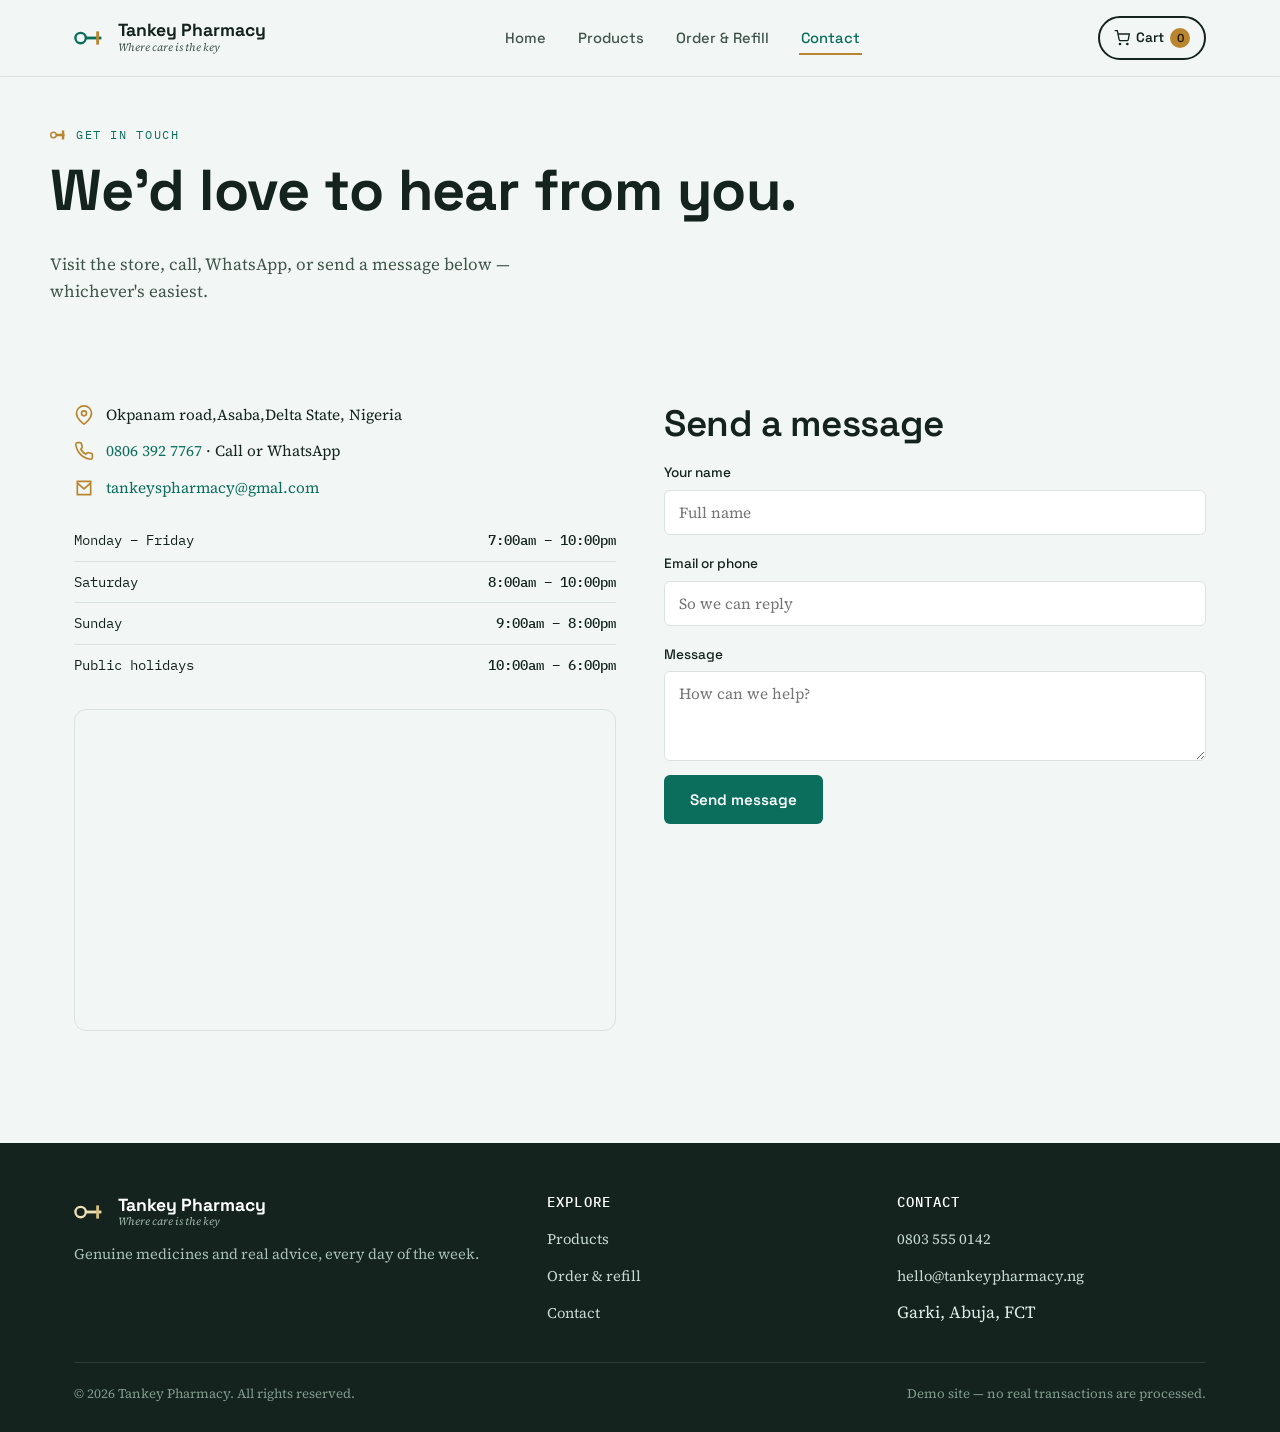
==== contact.html @ 2d7c92e0 "Add files via upload" ====
<!DOCTYPE html>
<html lang="en">
<head>
<meta charset="UTF-8">
<meta name="viewport" content="width=device-width, initial-scale=1.0">
<title>Contact — Tankey Pharmacy</title>
<meta name="description" content="Visit or contact Tankey Pharmacy in Asaba, Delta. Opening hours, phone, WhatsApp and a direct message form.">
<link rel="stylesheet" href="style.css">
</head>
<body>

<header class="site-header">
  <nav class="nav wrap">
    <a href="index.html" class="brand">
      <svg class="brand-mark" viewBox="0 0 72 64" fill="none" xmlns="http://www.w3.org/2000/svg" aria-hidden="true">
        <circle cx="14" cy="32" r="11" stroke="currentColor" stroke-width="5"/>
        <rect x="24" y="29" width="34" height="6" fill="currentColor"/>
        <rect x="47" y="18" width="6" height="28" fill="#B9862F"/>
      </svg>
      <span class="brand-text">Tankey Pharmacy<small>Where care is the key</small></span>
    </a>
    <ul class="nav-links">
      <li><a href="index.html">Home</a></li>
      <li><a href="products.html">Products</a></li>
      <li><a href="order.html">Order &amp; Refill</a></li>
      <li><a href="contact.html" class="active">Contact</a></li>
    </ul>
    <div class="nav-cta">
      <a href="order.html" class="cart-pill" aria-label="View cart">
        <svg width="16" height="16" viewBox="0 0 24 24" fill="none" stroke="currentColor" stroke-width="2"><circle cx="9" cy="21" r="1"/><circle cx="20" cy="21" r="1"/><path d="M1 1h4l2.68 13.39a2 2 0 0 0 2 1.61h9.72a2 2 0 0 0 2-1.61L23 6H6"/></svg>
        <span class="btn-label">Cart</span>
        <span class="count" data-cart-count>0</span>
      </a>
      <button class="nav-toggle" aria-label="Toggle navigation" aria-expanded="false">
        <svg viewBox="0 0 24 24" fill="none" stroke="currentColor" stroke-width="2"><path d="M3 6h18M3 12h18M3 18h18"/></svg>
      </button>
    </div>
  </nav>
</header>

<main>
  <div class="page-header wrap">
    <span class="eyebrow">
      <svg class="key-mark" viewBox="0 0 72 64" fill="none"><circle cx="14" cy="32" r="11" stroke="currentColor" stroke-width="6"/><rect x="24" y="27" width="34" height="10" fill="currentColor"/><rect x="47" y="14" width="10" height="36" fill="currentColor"/></svg>
      Get in touch
    </span>
    <h1>We'd love to hear from you.</h1>
    <p class="lede">Visit the store, call, WhatsApp, or send a message below — whichever's easiest.</p>
  </div>

  <section>
    <div class="wrap contact-grid">
      <div>
        <ul class="info-list">
          <li>
            <svg viewBox="0 0 24 24" fill="none" stroke="currentColor" stroke-width="2"><path d="M21 10c0 7-9 13-9 13s-9-6-9-13a9 9 0 0118 0z"/><circle cx="12" cy="10" r="3"/></svg>
            <span> Okpanam road,Asaba,Delta State, Nigeria</span>
          </li>
          <li>
            <svg viewBox="0 0 24 24" fill="none" stroke="currentColor" stroke-width="2"><path d="M22 16.92v3a2 2 0 01-2.18 2 19.79 19.79 0 01-8.63-3.07 19.5 19.5 0 01-6-6 19.79 19.79 0 01-3.07-8.67A2 2 0 014.11 2h3a2 2 0 012 1.72c.12.9.34 1.79.66 2.64a2 2 0 01-.45 2.11L8.09 9.91a16 16 0 006 6l1.44-1.44a2 2 0 012.11-.45c.85.32 1.74.54 2.64.66A2 2 0 0122 16.92z"/></svg>
            <span><a href="tel:+2348063927767">0806 392 7767</a> · Call or WhatsApp</span>
          </li>
          <li>
            <svg viewBox="0 0 24 24" fill="none" stroke="currentColor" stroke-width="2"><path d="M4 4h16v16H4z"/><path d="M4 6l8 7 8-7"/></svg>
            <span><a href="mailto:tankeyspharmacy@gmal.com">tankeyspharmacy@gmal.com</a></span>
          </li>
        </ul>

        <table class="hours-table" aria-label="Opening hours" style="margin-bottom:24px;">
          <tr><td>Monday – Friday</td><td>7:00am – 10:00pm</td></tr>
          <tr><td>Saturday</td><td>8:00am – 10:00pm</td></tr>
          <tr><td>Sunday</td><td>9:00am – 8:00pm</td></tr>
          <tr><td>Public holidays</td><td>10:00am – 6:00pm</td></tr>
        </table>

        <div class="map-frame">
          <iframe title="Map showing Asaba, Delta" loading="lazy"
            src="https://www.openstreetmap.org/export/embed.html?bbox=7.470%2C9.010%2C7.510%2C9.045&layer=mapnik&marker=9.0285%2C7.4895">
          </iframe>
        </div>
      </div>

      <div>
        <h2 class="mt-0">Send a message</h2>
        <form id="contact-form">
          <div class="form-grid">
            <div class="field full">
              <label for="c-name">Your name</label>
              <input type="text" id="c-name" name="name" required placeholder="Full name">
            </div>
            <div class="field full">
              <label for="c-email">Email or phone</label>
              <input type="text" id="c-email" name="email" required placeholder="So we can reply">
            </div>
            <div class="field full">
              <label for="c-message">Message</label>
              <textarea id="c-message" name="message" required placeholder="How can we help?"></textarea>
            </div>
          </div>
          <button type="submit" class="btn btn-primary" style="margin-top:14px;">Send message</button>
        </form>
        <div class="confirm-panel" id="contact-confirm" style="margin-top:20px;">
          <h3>Message sent 🎉</h3>
          <p>We'll get back to you as soon as we can.</p>
        </div>
      </div>
    </div>
  </section>
</main>

<footer class="site-footer">
  <div class="wrap">
    <div class="footer-grid">
      <div>
        <a href="index.html" class="brand" style="margin-bottom:14px;">
          <svg class="brand-mark" viewBox="0 0 72 64" fill="none"><circle cx="14" cy="32" r="11" stroke="currentColor" stroke-width="5"/><rect x="24" y="29" width="34" height="6" fill="currentColor"/><rect x="47" y="18" width="6" height="28" fill="#D9BE7D"/></svg>
          <span class="brand-text">Tankey Pharmacy<small>Where care is the key</small></span>
        </a>
        <p>Genuine medicines and real advice, every day of the week.</p>
      </div>
      <div class="footer-col">
        <h4>Explore</h4>
        <ul>
          <li><a href="products.html">Products</a></li>
          <li><a href="order.html">Order &amp; refill</a></li>
          <li><a href="contact.html">Contact</a></li>
        </ul>
      </div>
      <div class="footer-col">
        <h4>Contact</h4>
        <ul>
          <li><a href="tel:+2348035550142">0803 555 0142</a></li>
          <li><a href="mailto:hello@tankeypharmacy.ng">hello@tankeypharmacy.ng</a></li>
          <li>Garki, Abuja, FCT</li>
        </ul>
      </div>
    </div>
    <div class="footer-bottom">
      <span>© 2026 Tankey Pharmacy. All rights reserved.</span>
      <span>Demo site — no real transactions are processed.</span>
    </div>
  </div>
</footer>

<script src="products-data.js"></script>
<script src="script.js"></script>
</body>
</html>
---- style.css ----
/* ============================================
   TANKEY PHARMACY — design tokens
   Palette: clinical mint-white + deep teal (care) + brass gold (the "key")
   Type: Space Grotesk (display/utility) + Source Serif 4 (body warmth)
   Signature: the key-cross mark — a key whose bit reads as a medical cross
   ============================================ */

@import url('https://fonts.googleapis.com/css2?family=Space+Grotesk:wght@500;600;700&family=Source+Serif+4:ital,opsz,wght@0,8..60,400;0,8..60,500;1,8..60,400&family=IBM+Plex+Mono:wght@500&display=swap');

:root{
  --bg: #F2F6F4;
  --surface: #FFFFFF;
  --surface-tint: #E7F0EB;
  --ink: #14231D;
  --ink-soft: #40564C;
  --primary: #0B6E5C;
  --primary-dark: #084F42;
  --accent: #B9862F;
  --accent-light: #EFDFB8;
  --line: #DAE3DE;
  --rx: #A8472B;

  --font-display: 'Space Grotesk', sans-serif;
  --font-body: 'Source Serif 4', serif;
  --font-mono: 'IBM Plex Mono', monospace;

  --radius-sm: 6px;
  --radius-md: 12px;
  --radius-lg: 20px;
  --shadow-card: 0 2px 14px rgba(20, 35, 29, 0.06);
  --shadow-pop: 0 12px 32px rgba(20, 35, 29, 0.14);
  --max-width: 1180px;
}

*, *::before, *::after{ box-sizing: border-box; }
html{ scroll-behavior: smooth; }
body{
  margin: 0;
  background: var(--bg);
  color: var(--ink);
  font-family: var(--font-body);
  font-size: 17px;
  line-height: 1.6;
  -webkit-font-smoothing: antialiased;
}
h1,h2,h3,h4{
  font-family: var(--font-display);
  color: var(--ink);
  line-height: 1.12;
  margin: 0 0 0.5em;
  letter-spacing: -0.01em;
}
h1{ font-size: clamp(2.4rem, 5vw, 3.6rem); font-weight: 700; }
h2{ font-size: clamp(1.7rem, 3.2vw, 2.3rem); font-weight: 600; }
h3{ font-size: 1.2rem; font-weight: 600; }
p{ margin: 0 0 1em; color: var(--ink-soft); }
a{ color: var(--primary); text-decoration: none; }
img{ max-width: 100%; display: block; }
button{ font-family: inherit; }

.wrap{
  max-width: var(--max-width);
  margin: 0 auto;
  padding: 0 24px;
}

a:focus-visible, button:focus-visible, input:focus-visible, textarea:focus-visible, select:focus-visible{
  outline: 3px solid var(--accent);
  outline-offset: 2px;
}

/* ---------- eyebrow / key-divider (signature detail) ---------- */
.eyebrow{
  display: inline-flex;
  align-items: center;
  gap: 8px;
  font-family: var(--font-mono);
  font-size: 0.72rem;
  letter-spacing: 0.14em;
  text-transform: uppercase;
  color: var(--primary);
  margin-bottom: 14px;
}
.eyebrow .key-mark{ width: 18px; height: 18px; color: var(--accent); }

/* ---------- buttons ---------- */
.btn{
  display: inline-flex;
  align-items: center;
  justify-content: center;
  gap: 8px;
  padding: 13px 24px;
  border-radius: var(--radius-sm);
  font-family: var(--font-display);
  font-weight: 600;
  font-size: 0.95rem;
  border: 2px solid transparent;
  cursor: pointer;
  transition: transform 0.15s ease, box-shadow 0.15s ease, background 0.15s ease;
  white-space: nowrap;
}
.btn:hover{ transform: translateY(-1px); }
.btn-primary{ background: var(--primary); color: #fff; }
.btn-primary:hover{ background: var(--primary-dark); box-shadow: var(--shadow-pop); }
.btn-ghost{ background: transparent; border-color: var(--ink); color: var(--ink); }
.btn-ghost:hover{ border-color: var(--primary); color: var(--primary); }
.btn-gold{ background: var(--accent); color: #1c1406; }
.btn-gold:hover{ box-shadow: var(--shadow-pop); }
.btn-sm{ padding: 8px 14px; font-size: 0.82rem; }
.btn:disabled{ opacity: 0.45; cursor: not-allowed; transform: none; }

/* ---------- header / nav ---------- */
.site-header{
  position: sticky; top: 0; z-index: 50;
  background: rgba(242, 246, 244, 0.92);
  backdrop-filter: blur(8px);
  border-bottom: 1px solid var(--line);
}
.nav{
  display: flex; align-items: center; justify-content: space-between;
  padding: 16px 24px;
}
.brand{ display: flex; align-items: center; gap: 10px; }
.brand-mark{ width: 34px; height: 34px; color: var(--primary); flex-shrink: 0; }
.brand-text{ font-family: var(--font-display); font-weight: 700; font-size: 1.1rem; color: var(--ink); line-height: 1; }
.brand-text small{ display:block; font-family: var(--font-body); font-style: italic; font-weight: 400; font-size: 0.68rem; color: var(--ink-soft); margin-top: 3px; }

.nav-links{ display: flex; align-items: center; gap: 28px; list-style: none; margin: 0; padding: 0; }
.nav-links a{
  font-family: var(--font-display); font-weight: 500; font-size: 0.92rem; color: var(--ink-soft);
  padding: 6px 2px; border-bottom: 2px solid transparent;
}
.nav-links a:hover, .nav-links a.active{ color: var(--primary); border-color: var(--accent); }

.nav-cta{ display: flex; align-items: center; gap: 14px; }
.cart-pill{
  position: relative; display: inline-flex; align-items: center; gap: 6px;
  padding: 9px 14px; border: 2px solid var(--ink); border-radius: 100px;
  font-family: var(--font-display); font-size: 0.85rem; font-weight: 600; color: var(--ink);
}
.cart-pill .count{
  background: var(--accent); color: #1c1406; border-radius: 100px;
  min-width: 20px; height: 20px; display:inline-flex; align-items:center; justify-content:center;
  font-size: 0.72rem; padding: 0 5px;
}
.nav-toggle{ display: none; background: none; border: none; cursor: pointer; padding: 6px; }
.nav-toggle svg{ width: 26px; height: 26px; color: var(--ink); }

@media (max-width: 860px){
  .nav-links{
    position: fixed; inset: 68px 0 auto 0; background: var(--surface);
    flex-direction: column; align-items: flex-start; gap: 0;
    padding: 8px 24px 18px; border-bottom: 1px solid var(--line);
    transform: translateY(-8px); opacity: 0; pointer-events: none; transition: all 0.18s ease;
  }
  .nav-links.open{ transform: translateY(0); opacity: 1; pointer-events: auto; }
  .nav-links li{ width: 100%; }
  .nav-links a{ display: block; padding: 12px 0; border-bottom: 1px solid var(--line); }
  .nav-toggle{ display: inline-flex; }
  .nav-cta .btn-label{ display: none; }
}

/* ---------- hero ---------- */
.hero{ padding: 64px 0 40px; overflow: hidden; }
.hero .wrap{ display: grid; grid-template-columns: 1.1fr 0.9fr; gap: 48px; align-items: center; }
.hero-copy p.lede{ font-size: 1.15rem; max-width: 46ch; }
.hero-actions{ display: flex; gap: 14px; flex-wrap: wrap; margin-top: 28px; }
.hero-art{ display: flex; justify-content: center; align-items: center; }
.hero-art svg{ width: min(340px, 100%); height: auto; color: var(--primary); }
.hero-art .bit-accent{ color: var(--accent); }

@media (prefers-reduced-motion: no-preference){
  .hero-art svg{ animation: keyIn 900ms cubic-bezier(.2,.7,.3,1) both; }
}
@keyframes keyIn{
  from{ opacity: 0; transform: translateX(24px) rotate(-8deg); }
  to{ opacity: 1; transform: translateX(0) rotate(0); }
}

@media (max-width: 860px){
  .hero .wrap{ grid-template-columns: 1fr; }
  .hero-art{ order: -1; }
  .hero-art svg{ width: 200px; }
}

/* ---------- trust strip ---------- */
.trust-strip{ background: var(--surface); border-top: 1px solid var(--line); border-bottom: 1px solid var(--line); }
.trust-strip .wrap{ display: grid; grid-template-columns: repeat(3, 1fr); gap: 24px; padding: 28px 24px; }
.trust-item{ display: flex; gap: 12px; align-items: flex-start; }
.trust-item svg{ width: 22px; height: 22px; color: var(--accent); flex-shrink: 0; margin-top: 3px; }
.trust-item span{ font-family: var(--font-display); font-weight: 500; font-size: 0.92rem; color: var(--ink); }
@media (max-width: 700px){ .trust-strip .wrap{ grid-template-columns: 1fr; } }

/* ---------- generic sections ---------- */
section{ padding: 72px 0; }
.section-head{ max-width: 62ch; margin-bottom: 40px; }
.two-col{ display: grid; grid-template-columns: 1fr 1fr; gap: 56px; align-items: center; }
@media (max-width: 860px){ .two-col{ grid-template-columns: 1fr; gap: 32px; } }

.about-visual{
  background: var(--surface-tint); border-radius: var(--radius-lg);
  padding: 40px; display: flex; align-items: center; justify-content: center;
}
.about-visual svg{ width: 100%; max-width: 260px; color: var(--primary); }

/* ---------- cards grid (services) ---------- */
.card-grid{ display: grid; grid-template-columns: repeat(3, 1fr); gap: 20px; }
@media (max-width: 900px){ .card-grid{ grid-template-columns: repeat(2, 1fr); } }
@media (max-width: 620px){ .card-grid{ grid-template-columns: 1fr; } }

.service-card{
  background: var(--surface); border: 1px solid var(--line); border-radius: var(--radius-md);
  padding: 26px; transition: box-shadow 0.15s ease, transform 0.15s ease;
}
.service-card:hover{ box-shadow: var(--shadow-card); transform: translateY(-2px); }
.service-card svg{ width: 26px; height: 26px; color: var(--accent); margin-bottom: 14px; }

/* ---------- hours / location ---------- */
.hours-table{ width: 100%; border-collapse: collapse; font-family: var(--font-mono); font-size: 0.88rem; }
.hours-table td{ padding: 9px 0; border-bottom: 1px solid var(--line); }
.hours-table td:last-child{ text-align: right; color: var(--ink); font-weight: 500; }
.hours-table tr:last-child td{ border-bottom: none; }

.info-list{ list-style: none; margin: 0 0 20px; padding: 0; display: flex; flex-direction: column; gap: 12px; }
.info-list li{ display: flex; gap: 12px; align-items: flex-start; font-size: 0.96rem; }
.info-list svg{ width: 20px; height: 20px; color: var(--accent); flex-shrink: 0; margin-top: 2px; }

/* ---------- CTA banner ---------- */
.cta-banner{
  background: var(--primary); color: #fff; border-radius: var(--radius-lg);
  padding: 44px; display: flex; align-items: center; justify-content: space-between; gap: 24px; flex-wrap: wrap;
}
.cta-banner h2, .cta-banner p{ color: #fff; margin: 0; }
.cta-banner p{ color: rgba(255,255,255,0.82); }

/* ---------- footer ---------- */
.site-footer{ background: var(--ink); color: #DDEAE4; padding: 52px 0 28px; margin-top: 40px; }
.footer-grid{ display: grid; grid-template-columns: 1.4fr 1fr 1fr; gap: 40px; margin-bottom: 36px; }
@media (max-width: 700px){ .footer-grid{ grid-template-columns: 1fr; gap: 28px; } }
.site-footer .brand-mark{ color: var(--accent-light); }
.site-footer .brand-text{ color: #fff; }
.site-footer .brand-text small{ color: #9FB6AC; }
.site-footer p{ color: #A9C0B7; font-size: 0.92rem; }
.footer-col h4{ color: #fff; font-size: 0.85rem; text-transform: uppercase; letter-spacing: 0.08em; font-family: var(--font-mono); font-weight: 500; margin-bottom: 14px; }
.footer-col ul{ list-style: none; margin: 0; padding: 0; display: flex; flex-direction: column; gap: 10px; }
.footer-col a{ color: #C7DAD2; font-size: 0.92rem; }
.footer-col a:hover{ color: var(--accent-light); }
.footer-bottom{ border-top: 1px solid rgba(255,255,255,0.1); padding-top: 20px; font-size: 0.82rem; color: #7F9A8F; display: flex; justify-content: space-between; flex-wrap: wrap; gap: 8px; }

/* ---------- page header (inner pages) ---------- */
.page-header{ padding: 48px 0 8px; }
.page-header p.lede{ max-width: 56ch; }

/* ---------- products page ---------- */
.toolbar{ display: flex; gap: 14px; flex-wrap: wrap; align-items: center; margin-bottom: 28px; }
.search-input{
  flex: 1; min-width: 220px; padding: 12px 16px; border-radius: var(--radius-sm);
  border: 1.5px solid var(--line); font-family: var(--font-body); font-size: 0.98rem; background: var(--surface);
}
.chip-row{ display: flex; gap: 8px; flex-wrap: wrap; }
.chip{
  padding: 8px 15px; border-radius: 100px; border: 1.5px solid var(--line); background: var(--surface);
  font-family: var(--font-display); font-size: 0.82rem; font-weight: 500; color: var(--ink-soft); cursor: pointer;
}
.chip.active{ background: var(--primary); border-color: var(--primary); color: #fff; }

.product-grid{ display: grid; grid-template-columns: repeat(3, 1fr); gap: 20px; }
@media (max-width: 940px){ .product-grid{ grid-template-columns: repeat(2, 1fr); } }
@media (max-width: 600px){ .product-grid{ grid-template-columns: 1fr; } }

.product-card{
  background: var(--surface); border: 1px solid var(--line); border-radius: var(--radius-md);
  padding: 20px; display: flex; flex-direction: column; gap: 8px; position: relative;
}
.product-cat{ font-family: var(--font-mono); font-size: 0.68rem; text-transform: uppercase; letter-spacing: 0.06em; color: var(--primary); }
.product-card h3{ margin: 0; }
.product-card .desc{ font-size: 0.88rem; color: var(--ink-soft); margin: 0; flex: 1; }
.product-foot{ display: flex; align-items: center; justify-content: space-between; margin-top: 8px; }
.price{ font-family: var(--font-mono); font-weight: 500; color: var(--ink); font-size: 1.02rem; }
.rx-badge{
  position: absolute; top: 16px; right: 16px; background: #FBEDE7; color: var(--rx);
  font-family: var(--font-mono); font-size: 0.62rem; letter-spacing: 0.04em; text-transform: uppercase;
  padding: 4px 8px; border-radius: 100px; font-weight: 500;
}
.qty-stepper{ display: flex; align-items: center; gap: 8px; border: 1.5px solid var(--line); border-radius: var(--radius-sm); }
.qty-stepper button{ background: none; border: none; width: 28px; height: 30px; cursor: pointer; font-size: 1rem; color: var(--ink); }
.qty-stepper span{ font-family: var(--font-mono); min-width: 18px; text-align: center; font-size: 0.9rem; }
.empty-state{ text-align: center; padding: 60px 20px; color: var(--ink-soft); }
.empty-state svg{ width: 44px; height: 44px; color: var(--line); margin-bottom: 14px; }

/* sticky mini cart bar */
.mini-cart{
  position: sticky; bottom: 16px; margin-top: 32px;
  background: var(--ink); color: #fff; border-radius: var(--radius-md);
  padding: 16px 22px; display: flex; align-items: center; justify-content: space-between;
  box-shadow: var(--shadow-pop); gap: 16px; flex-wrap: wrap;
}
.mini-cart .total{ font-family: var(--font-mono); font-size: 1.05rem; }
.mini-cart.hidden{ display: none; }

/* ---------- order / cart page ---------- */
.order-tabs{ display: flex; gap: 8px; margin-bottom: 32px; border-bottom: 1px solid var(--line); }
.order-tab{
  padding: 12px 6px; background: none; border: none; cursor: pointer;
  font-family: var(--font-display); font-weight: 600; font-size: 0.98rem; color: var(--ink-soft);
  border-bottom: 3px solid transparent; margin-bottom: -1px;
}
.order-tab.active{ color: var(--primary); border-color: var(--accent); }
.order-panel{ display: none; }
.order-panel.active{ display: block; }

.cart-row{
  display: grid; grid-template-columns: 1fr auto auto auto; gap: 16px; align-items: center;
  padding: 16px 0; border-bottom: 1px solid var(--line);
}
.cart-row .name{ font-family: var(--font-display); font-weight: 600; }
.cart-row .cat{ font-family: var(--font-mono); font-size: 0.7rem; color: var(--ink-soft); text-transform: uppercase; }
.remove-btn{ background:none; border:none; cursor:pointer; color: var(--rx); font-size: 0.82rem; font-family: var(--font-display); font-weight: 500; }
@media (max-width: 600px){ .cart-row{ grid-template-columns: 1fr; gap: 6px; } }

.cart-summary{ display: flex; justify-content: flex-end; margin-top: 20px; }
.summary-box{ width: 280px; }
.summary-line{ display: flex; justify-content: space-between; padding: 6px 0; font-size: 0.94rem; }
.summary-line.total{ font-family: var(--font-mono); font-weight: 600; font-size: 1.1rem; border-top: 1px solid var(--line); margin-top: 8px; padding-top: 12px; }

.form-grid{ display: grid; grid-template-columns: 1fr 1fr; gap: 18px; }
@media (max-width: 620px){ .form-grid{ grid-template-columns: 1fr; } }
.field{ display: flex; flex-direction: column; gap: 6px; }
.field.full{ grid-column: 1 / -1; }
.field label{ font-family: var(--font-display); font-size: 0.85rem; font-weight: 500; color: var(--ink); }
.field input, .field textarea, .field select{
  padding: 11px 14px; border-radius: var(--radius-sm); border: 1.5px solid var(--line);
  font-family: var(--font-body); font-size: 0.96rem; background: var(--surface); color: var(--ink);
}
.field textarea{ resize: vertical; min-height: 90px; }
.field-note{ font-size: 0.78rem; color: var(--ink-soft); }

.confirm-panel{
  background: var(--surface-tint); border: 1.5px dashed var(--primary); border-radius: var(--radius-lg);
  padding: 32px; text-align: center; display: none;
}
.confirm-panel.show{ display: block; }
.confirm-panel .ref{ font-family: var(--font-mono); font-size: 1.3rem; color: var(--primary); font-weight: 500; margin: 10px 0 4px; }

.past-orders{ margin-top: 48px; }
.past-order-row{
  display: flex; justify-content: space-between; align-items: center; flex-wrap: wrap; gap: 6px;
  padding: 14px 0; border-bottom: 1px solid var(--line); font-size: 0.9rem;
}
.past-order-row .ref{ font-family: var(--font-mono); color: var(--primary); }

/* ---------- contact page ---------- */
.contact-grid{ display: grid; grid-template-columns: 1fr 1fr; gap: 48px; }
@media (max-width: 860px){ .contact-grid{ grid-template-columns: 1fr; } }
.map-frame{ border-radius: var(--radius-md); overflow: hidden; border: 1px solid var(--line); }
.map-frame iframe{ width: 100%; height: 320px; border: none; display: block; }

/* utility */
.mt-0{ margin-top: 0; }
.visually-hidden{ position: absolute; width: 1px; height: 1px; overflow: hidden; clip: rect(0,0,0,0); }
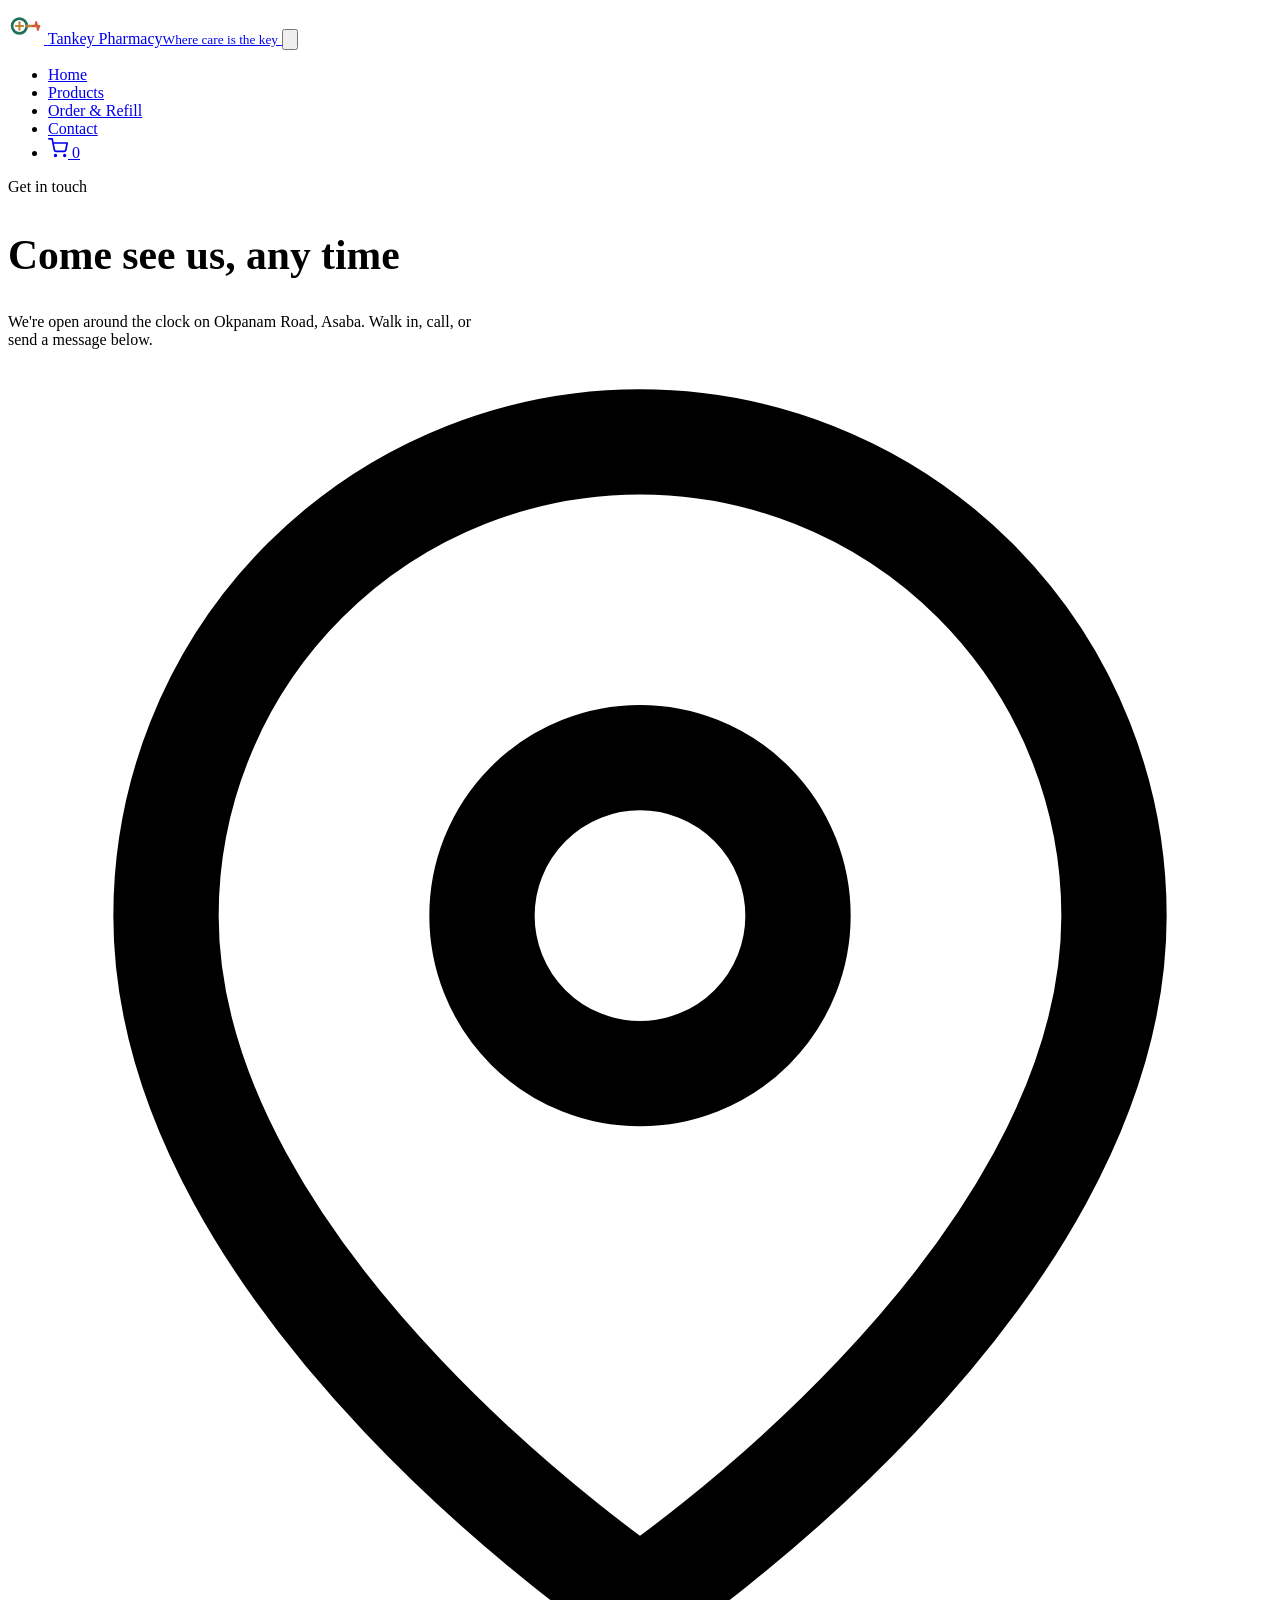
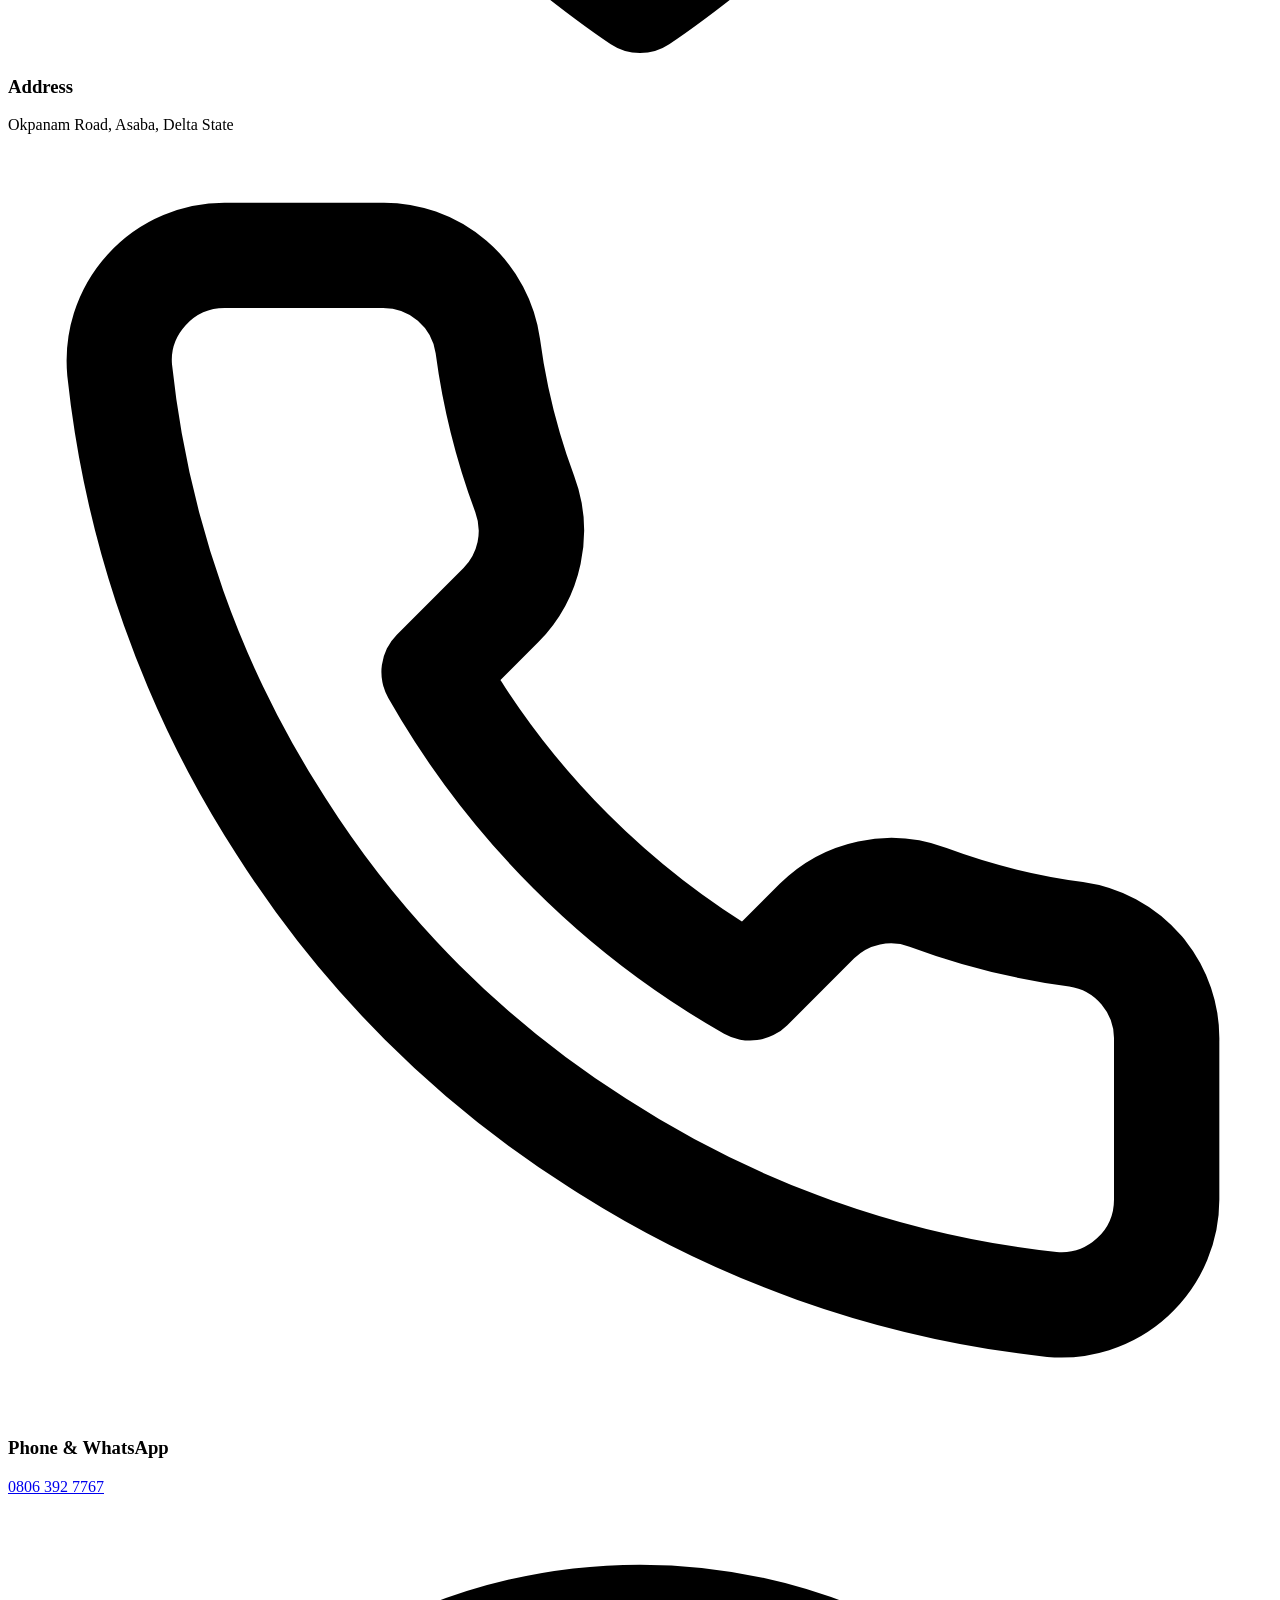
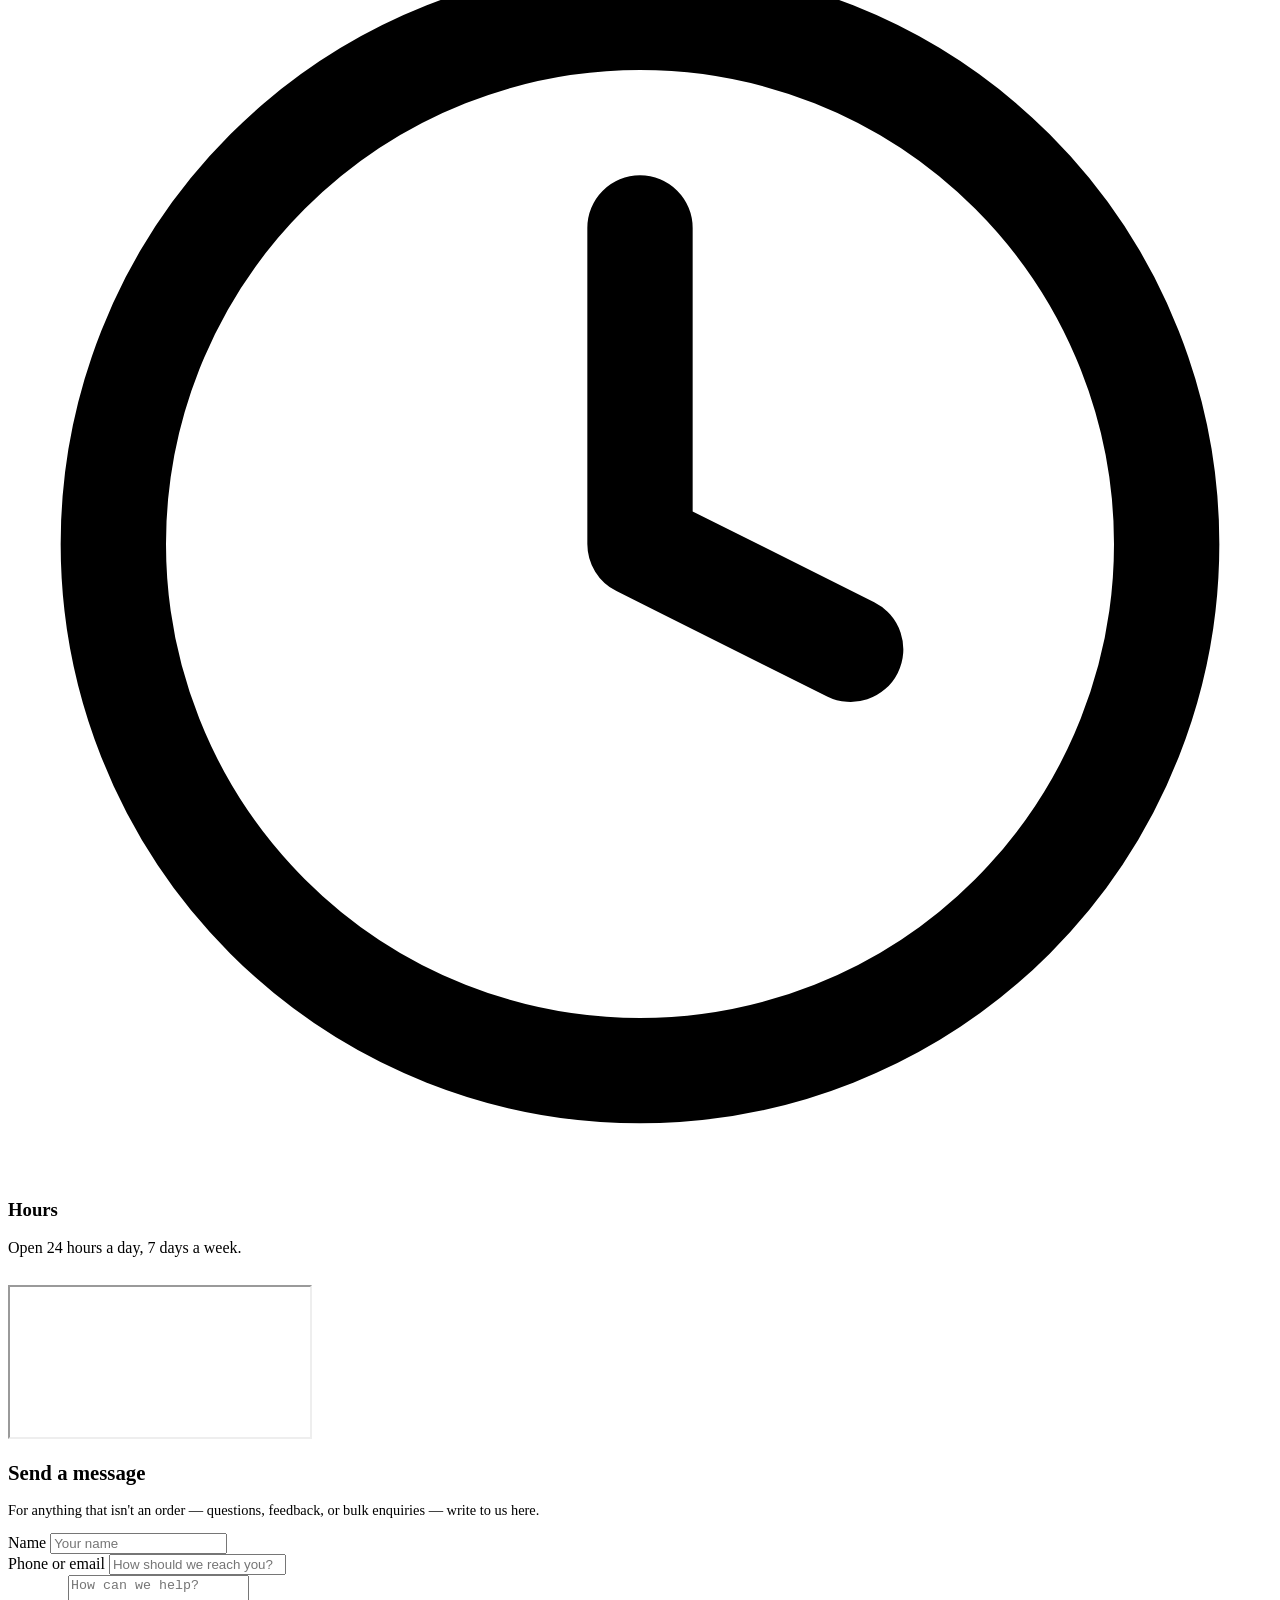
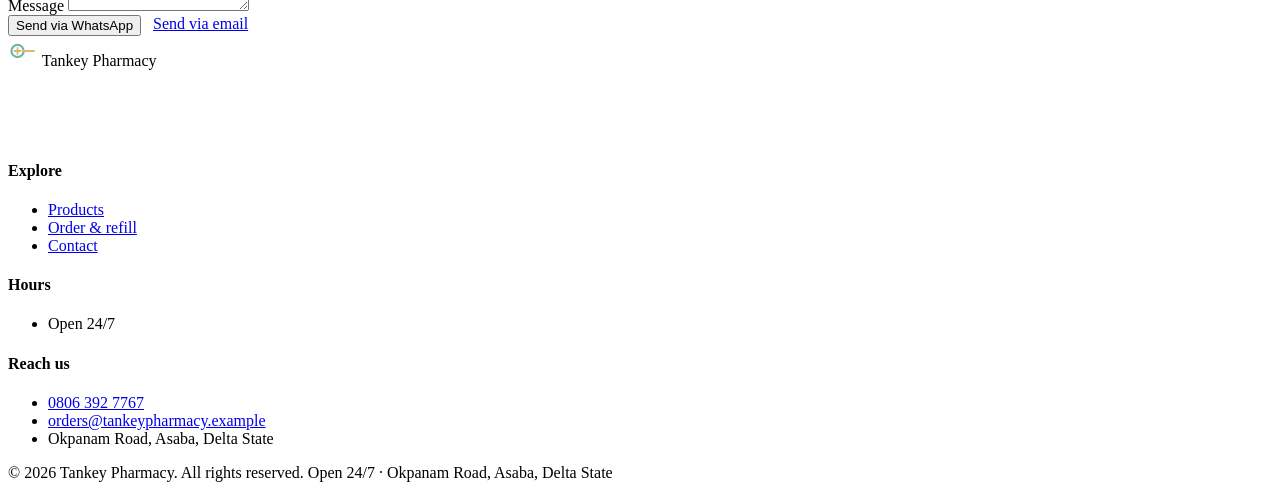
==== commit b5af9a69: "Revise contact.html with improved layout and functionality Updated contact page with new meta tags, " ====
--- a/contact.html
+++ b/contact.html
@@ -1,148 +1,192 @@
 <!DOCTYPE html>
 <html lang="en">
 <head>
-<meta charset="UTF-8">
-<meta name="viewport" content="width=device-width, initial-scale=1.0">
+<meta charset="UTF-8" />
+<meta name="viewport" content="width=device-width, initial-scale=1.0" />
 <title>Contact — Tankey Pharmacy</title>
-<meta name="description" content="Visit or contact Tankey Pharmacy in Asaba, Delta. Opening hours, phone, WhatsApp and a direct message form.">
-<link rel="stylesheet" href="style.css">
+<meta name="description" content="Find Tankey Pharmacy on Okpanam Road, Asaba — open 24/7. Call, WhatsApp, or send a message." />
+<link rel="preconnect" href="https://fonts.googleapis.com">
+<link rel="preconnect" href="https://fonts.gstatic.com" crossorigin>
+<link href="https://fonts.googleapis.com/css2?family=Fraunces:ital,wght@0,600;0,700;0,900;1,500&family=Work+Sans:wght@400;500;600;700&family=IBM+Plex+Mono:wght@500;600&display=swap" rel="stylesheet">
+<link rel="stylesheet" href="css/style.css" />
 </head>
-<body>
+<body data-page="contact">
 
 <header class="site-header">
-  <nav class="nav wrap">
+  <div class="container nav-row">
     <a href="index.html" class="brand">
-      <svg class="brand-mark" viewBox="0 0 72 64" fill="none" xmlns="http://www.w3.org/2000/svg" aria-hidden="true">
-        <circle cx="14" cy="32" r="11" stroke="currentColor" stroke-width="5"/>
-        <rect x="24" y="29" width="34" height="6" fill="currentColor"/>
-        <rect x="47" y="18" width="6" height="28" fill="#B9862F"/>
+      <svg width="36" height="36" viewBox="0 0 44 44" fill="none" xmlns="http://www.w3.org/2000/svg" aria-hidden="true">
+        <circle cx="14" cy="22" r="9" stroke="#1F6F5C" stroke-width="3.2"/>
+        <line x1="14" y1="17.5" x2="14" y2="26.5" stroke="#B8863B" stroke-width="2.6" stroke-linecap="round"/>
+        <line x1="9.5" y1="22" x2="18.5" y2="22" stroke="#B8863B" stroke-width="2.6" stroke-linecap="round"/>
+        <line x1="22.5" y1="22" x2="38" y2="22" stroke="#B8863B" stroke-width="3.2" stroke-linecap="round"/>
+        <path d="M30 22 L33 22 L34.5 17 L36.5 27 L38 22" stroke="#D65A3A" stroke-width="2.4" stroke-linecap="round" stroke-linejoin="round" fill="none"/>
       </svg>
-      <span class="brand-text">Tankey Pharmacy<small>Where care is the key</small></span>
+      <span class="brand-word">Tankey Pharmacy<small>Where care is the key</small></span>
     </a>
-    <ul class="nav-links">
-      <li><a href="index.html">Home</a></li>
-      <li><a href="products.html">Products</a></li>
-      <li><a href="order.html">Order &amp; Refill</a></li>
-      <li><a href="contact.html" class="active">Contact</a></li>
+    <button class="nav-toggle" data-nav-toggle aria-label="Toggle menu" aria-expanded="false">
+      <svg viewBox="0 0 24 24" fill="none" stroke="currentColor" stroke-width="2" stroke-linecap="round"><line x1="3" y1="6" x2="21" y2="6"/><line x1="3" y1="12" x2="21" y2="12"/><line x1="3" y1="18" x2="21" y2="18"/></svg>
+    </button>
+    <ul class="nav-links" data-nav-links>
+      <li><a href="index.html" data-page-link="home">Home</a></li>
+      <li><a href="products.html" data-page-link="products">Products</a></li>
+      <li><a href="order.html" data-page-link="order">Order &amp; Refill</a></li>
+      <li><a href="contact.html" data-page-link="contact">Contact</a></li>
+      <li>
+        <a href="order.html" class="nav-cart" aria-label="View order">
+          <svg width="20" height="20" viewBox="0 0 24 24" fill="none" stroke="currentColor" stroke-width="2" stroke-linecap="round" stroke-linejoin="round"><circle cx="9" cy="21" r="1"/><circle cx="20" cy="21" r="1"/><path d="M1 1h4l2.68 13.39a2 2 0 0 0 2 1.61h9.72a2 2 0 0 0 2-1.61L23 6H6"/></svg>
+          <span class="cart-badge" data-cart-badge>0</span>
+        </a>
+      </li>
     </ul>
-    <div class="nav-cta">
-      <a href="order.html" class="cart-pill" aria-label="View cart">
-        <svg width="16" height="16" viewBox="0 0 24 24" fill="none" stroke="currentColor" stroke-width="2"><circle cx="9" cy="21" r="1"/><circle cx="20" cy="21" r="1"/><path d="M1 1h4l2.68 13.39a2 2 0 0 0 2 1.61h9.72a2 2 0 0 0 2-1.61L23 6H6"/></svg>
-        <span class="btn-label">Cart</span>
-        <span class="count" data-cart-count>0</span>
-      </a>
-      <button class="nav-toggle" aria-label="Toggle navigation" aria-expanded="false">
-        <svg viewBox="0 0 24 24" fill="none" stroke="currentColor" stroke-width="2"><path d="M3 6h18M3 12h18M3 18h18"/></svg>
-      </button>
-    </div>
-  </nav>
+  </div>
 </header>
 
 <main>
-  <div class="page-header wrap">
-    <span class="eyebrow">
-      <svg class="key-mark" viewBox="0 0 72 64" fill="none"><circle cx="14" cy="32" r="11" stroke="currentColor" stroke-width="6"/><rect x="24" y="27" width="34" height="10" fill="currentColor"/><rect x="47" y="14" width="10" height="36" fill="currentColor"/></svg>
-      Get in touch
-    </span>
-    <h1>We'd love to hear from you.</h1>
-    <p class="lede">Visit the store, call, WhatsApp, or send a message below — whichever's easiest.</p>
-  </div>
+  <section style="padding-bottom:0;">
+    <div class="container">
+      <span class="eyebrow">Get in touch</span>
+      <h1 style="font-size:clamp(1.8rem,3.6vw,2.6rem);">Come see us, any time</h1>
+      <p style="max-width:60ch;">We're open around the clock on Okpanam Road, Asaba. Walk in, call, or send a message below.</p>
+    </div>
+  </section>
 
-  <section>
-    <div class="wrap contact-grid">
+  <section style="padding-top:24px;">
+    <div class="container two-col">
       <div>
-        <ul class="info-list">
-          <li>
-            <svg viewBox="0 0 24 24" fill="none" stroke="currentColor" stroke-width="2"><path d="M21 10c0 7-9 13-9 13s-9-6-9-13a9 9 0 0118 0z"/><circle cx="12" cy="10" r="3"/></svg>
-            <span> Okpanam road,Asaba,Delta State, Nigeria</span>
-          </li>
-          <li>
-            <svg viewBox="0 0 24 24" fill="none" stroke="currentColor" stroke-width="2"><path d="M22 16.92v3a2 2 0 01-2.18 2 19.79 19.79 0 01-8.63-3.07 19.5 19.5 0 01-6-6 19.79 19.79 0 01-3.07-8.67A2 2 0 014.11 2h3a2 2 0 012 1.72c.12.9.34 1.79.66 2.64a2 2 0 01-.45 2.11L8.09 9.91a16 16 0 006 6l1.44-1.44a2 2 0 012.11-.45c.85.32 1.74.54 2.64.66A2 2 0 0122 16.92z"/></svg>
-            <span><a href="tel:+2348063927767">0806 392 7767</a> · Call or WhatsApp</span>
-          </li>
-          <li>
-            <svg viewBox="0 0 24 24" fill="none" stroke="currentColor" stroke-width="2"><path d="M4 4h16v16H4z"/><path d="M4 6l8 7 8-7"/></svg>
-            <span><a href="mailto:tankeyspharmacy@gmal.com">tankeyspharmacy@gmal.com</a></span>
-          </li>
-        </ul>
+        <div class="grid-3" style="grid-template-columns:1fr; gap:16px; margin-bottom:28px;">
+          <div class="card">
+            <div class="feature-card">
+              <div class="icon-wrap"><svg viewBox="0 0 24 24" fill="none" stroke="currentColor" stroke-width="2" stroke-linecap="round" stroke-linejoin="round"><path d="M21 10c0 7-9 13-9 13s-9-6-9-13a9 9 0 0 1 18 0z"/><circle cx="12" cy="10" r="3"/></svg></div>
+              <h3>Address</h3>
+              <p class="mt-0">Okpanam Road, Asaba, Delta State</p>
+            </div>
+          </div>
+          <div class="card">
+            <div class="feature-card">
+              <div class="icon-wrap"><svg viewBox="0 0 24 24" fill="none" stroke="currentColor" stroke-width="2" stroke-linecap="round" stroke-linejoin="round"><path d="M22 16.92v3a2 2 0 0 1-2.18 2 19.79 19.79 0 0 1-8.63-3.07 19.5 19.5 0 0 1-6-6 19.79 19.79 0 0 1-3.07-8.67A2 2 0 0 1 4.11 2h3a2 2 0 0 1 2 1.72c.127.96.362 1.903.7 2.81a2 2 0 0 1-.45 2.11L8.09 9.91a16 16 0 0 0 6 6l1.27-1.27a2 2 0 0 1 2.11-.45c.907.338 1.85.573 2.81.7A2 2 0 0 1 22 16.92z"/></svg></div>
+              <h3>Phone &amp; WhatsApp</h3>
+              <p class="mt-0"><a href="tel:+2348063927767">0806 392 7767</a></p>
+            </div>
+          </div>
+          <div class="card">
+            <div class="feature-card">
+              <div class="icon-wrap"><svg viewBox="0 0 24 24" fill="none" stroke="currentColor" stroke-width="2" stroke-linecap="round" stroke-linejoin="round"><circle cx="12" cy="12" r="10"/><polyline points="12 6 12 12 16 14"/></svg></div>
+              <h3>Hours</h3>
+              <p class="mt-0">Open 24 hours a day, 7 days a week.</p>
+            </div>
+          </div>
+        </div>
 
-        <table class="hours-table" aria-label="Opening hours" style="margin-bottom:24px;">
-          <tr><td>Monday – Friday</td><td>7:00am – 10:00pm</td></tr>
-          <tr><td>Saturday</td><td>8:00am – 10:00pm</td></tr>
-          <tr><td>Sunday</td><td>9:00am – 8:00pm</td></tr>
-          <tr><td>Public holidays</td><td>10:00am – 6:00pm</td></tr>
-        </table>
-
-        <div class="map-frame">
-          <iframe title="Map showing Asaba, Delta" loading="lazy"
-            src="https://www.openstreetmap.org/export/embed.html?bbox=7.470%2C9.010%2C7.510%2C9.045&layer=mapnik&marker=9.0285%2C7.4895">
+        <div class="map-embed">
+          <iframe
+            title="Map showing Okpanam Road, Asaba"
+            src="https://maps.google.com/maps?q=Okpanam%20Road%2C%20Asaba%2C%20Delta%20State&t=&z=14&ie=UTF8&iwloc=&output=embed"
+            loading="lazy"
+            referrerpolicy="no-referrer-when-downgrade">
           </iframe>
         </div>
       </div>
 
       <div>
-        <h2 class="mt-0">Send a message</h2>
-        <form id="contact-form">
-          <div class="form-grid">
-            <div class="field full">
-              <label for="c-name">Your name</label>
-              <input type="text" id="c-name" name="name" required placeholder="Full name">
-            </div>
-            <div class="field full">
-              <label for="c-email">Email or phone</label>
-              <input type="text" id="c-email" name="email" required placeholder="So we can reply">
-            </div>
-            <div class="field full">
-              <label for="c-message">Message</label>
-              <textarea id="c-message" name="message" required placeholder="How can we help?"></textarea>
-            </div>
-          </div>
-          <button type="submit" class="btn btn-primary" style="margin-top:14px;">Send message</button>
-        </form>
-        <div class="confirm-panel" id="contact-confirm" style="margin-top:20px;">
-          <h3>Message sent 🎉</h3>
-          <p>We'll get back to you as soon as we can.</p>
+        <h2 style="font-size:1.3rem;">Send a message</h2>
+        <p style="font-size:0.9rem;">For anything that isn't an order — questions, feedback, or bulk enquiries — write to us here.</p>
+        <div class="field">
+          <label for="msg-name">Name</label>
+          <input type="text" id="msg-name" placeholder="Your name" />
         </div>
+        <div class="field">
+          <label for="msg-contact">Phone or email</label>
+          <input type="text" id="msg-contact" placeholder="How should we reach you?" />
+        </div>
+        <div class="field">
+          <label for="msg-body">Message</label>
+          <textarea id="msg-body" placeholder="How can we help?"></textarea>
+        </div>
+        <div style="display:flex; gap:12px; flex-wrap:wrap;">
+          <button class="btn btn-primary" id="msg-whatsapp-btn">Send via WhatsApp</button>
+          <a class="btn btn-outline" id="msg-email-btn" href="#">Send via email</a>
+        </div>
+        <div id="msg-confirm"></div>
       </div>
     </div>
   </section>
 </main>
 
 <footer class="site-footer">
-  <div class="wrap">
-    <div class="footer-grid">
-      <div>
-        <a href="index.html" class="brand" style="margin-bottom:14px;">
-          <svg class="brand-mark" viewBox="0 0 72 64" fill="none"><circle cx="14" cy="32" r="11" stroke="currentColor" stroke-width="5"/><rect x="24" y="29" width="34" height="6" fill="currentColor"/><rect x="47" y="18" width="6" height="28" fill="#D9BE7D"/></svg>
-          <span class="brand-text">Tankey Pharmacy<small>Where care is the key</small></span>
-        </a>
-        <p>Genuine medicines and real advice, every day of the week.</p>
+  <div class="container footer-grid">
+    <div>
+      <div class="footer-brand">
+        <svg width="30" height="30" viewBox="0 0 44 44" fill="none" xmlns="http://www.w3.org/2000/svg" aria-hidden="true">
+          <circle cx="14" cy="22" r="9" stroke="#6FB6A3" stroke-width="3.2"/>
+          <line x1="14" y1="17.5" x2="14" y2="26.5" stroke="#D9B876" stroke-width="2.6" stroke-linecap="round"/>
+          <line x1="9.5" y1="22" x2="18.5" y2="22" stroke="#D9B876" stroke-width="2.6" stroke-linecap="round"/>
+          <line x1="22.5" y1="22" x2="38" y2="22" stroke="#D9B876" stroke-width="3.2" stroke-linecap="round"/>
+        </svg>
+        <span class="brand-word">Tankey Pharmacy</span>
       </div>
-      <div class="footer-col">
-        <h4>Explore</h4>
-        <ul>
-          <li><a href="products.html">Products</a></li>
-          <li><a href="order.html">Order &amp; refill</a></li>
-          <li><a href="contact.html">Contact</a></li>
-        </ul>
-      </div>
-      <div class="footer-col">
-        <h4>Contact</h4>
-        <ul>
-          <li><a href="tel:+2348035550142">0803 555 0142</a></li>
-          <li><a href="mailto:hello@tankeypharmacy.ng">hello@tankeypharmacy.ng</a></li>
-          <li>Garki, Abuja, FCT</li>
-        </ul>
-      </div>
+      <p style="color:rgba(255,255,255,0.7); max-width:34ch;">Where care is the key. Serving the community with genuine medicines and honest guidance.</p>
     </div>
-    <div class="footer-bottom">
-      <span>© 2026 Tankey Pharmacy. All rights reserved.</span>
-      <span>Demo site — no real transactions are processed.</span>
+    <div>
+      <h4>Explore</h4>
+      <ul class="footer-list">
+        <li><a href="products.html">Products</a></li>
+        <li><a href="order.html">Order &amp; refill</a></li>
+        <li><a href="contact.html">Contact</a></li>
+      </ul>
     </div>
+    <div>
+      <h4>Hours</h4>
+      <ul class="footer-list">
+        <li>Open 24/7</li>
+      </ul>
+    </div>
+    <div>
+      <h4>Reach us</h4>
+      <ul class="footer-list">
+        <li><a href="tel:+2348063927767">0806 392 7767</a></li>
+        <li><a href="mailto:orders@tankeypharmacy.example">orders@tankeypharmacy.example</a></li>
+        <li>Okpanam Road, Asaba, Delta State</li>
+      </ul>
+    </div>
+  </div>
+  <div class="container footer-bottom">
+    <span>© <span id="year"></span> Tankey Pharmacy. All rights reserved.</span>
+    <span>Open 24/7 · Okpanam Road, Asaba, Delta State</span>
   </div>
 </footer>
 
-<script src="products-data.js"></script>
-<script src="script.js"></script>
+<script src="js/main.js"></script>
+<script>
+  document.getElementById("year").textContent = new Date().getFullYear();
+
+  function buildMessage() {
+    const name = document.getElementById("msg-name").value.trim();
+    const contact = document.getElementById("msg-contact").value.trim();
+    const body = document.getElementById("msg-body").value.trim();
+    return { name, contact, body };
+  }
+
+  function messageText(m) {
+    return `Message to Tankey Pharmacy\nName: ${m.name}\nContact: ${m.contact}\n\n${m.body}`;
+  }
+
+  document.getElementById("msg-whatsapp-btn").addEventListener("click", () => {
+    const m = buildMessage();
+    if (!m.name || !m.body) { alert("Please add your name and a message."); return; }
+    const url = `https://wa.me/${TANKEY_CONFIG.whatsapp}?text=${encodeURIComponent(messageText(m))}`;
+    window.open(url, "_blank");
+    document.getElementById("msg-confirm").innerHTML = `<p class="hint" style="margin-top:10px;">Opening WhatsApp with your message filled in…</p>`;
+  });
+
+  document.getElementById("msg-email-btn").addEventListener("click", (e) => {
+    e.preventDefault();
+    const m = buildMessage();
+    if (!m.name || !m.body) { alert("Please add your name and a message."); return; }
+    const subject = encodeURIComponent("Message from the Tankey Pharmacy website");
+    window.location.href = `mailto:${TANKEY_CONFIG.pharmacyEmail}?subject=${subject}&body=${encodeURIComponent(messageText(m))}`;
+  });
+</script>
 </body>
 </html>
+
